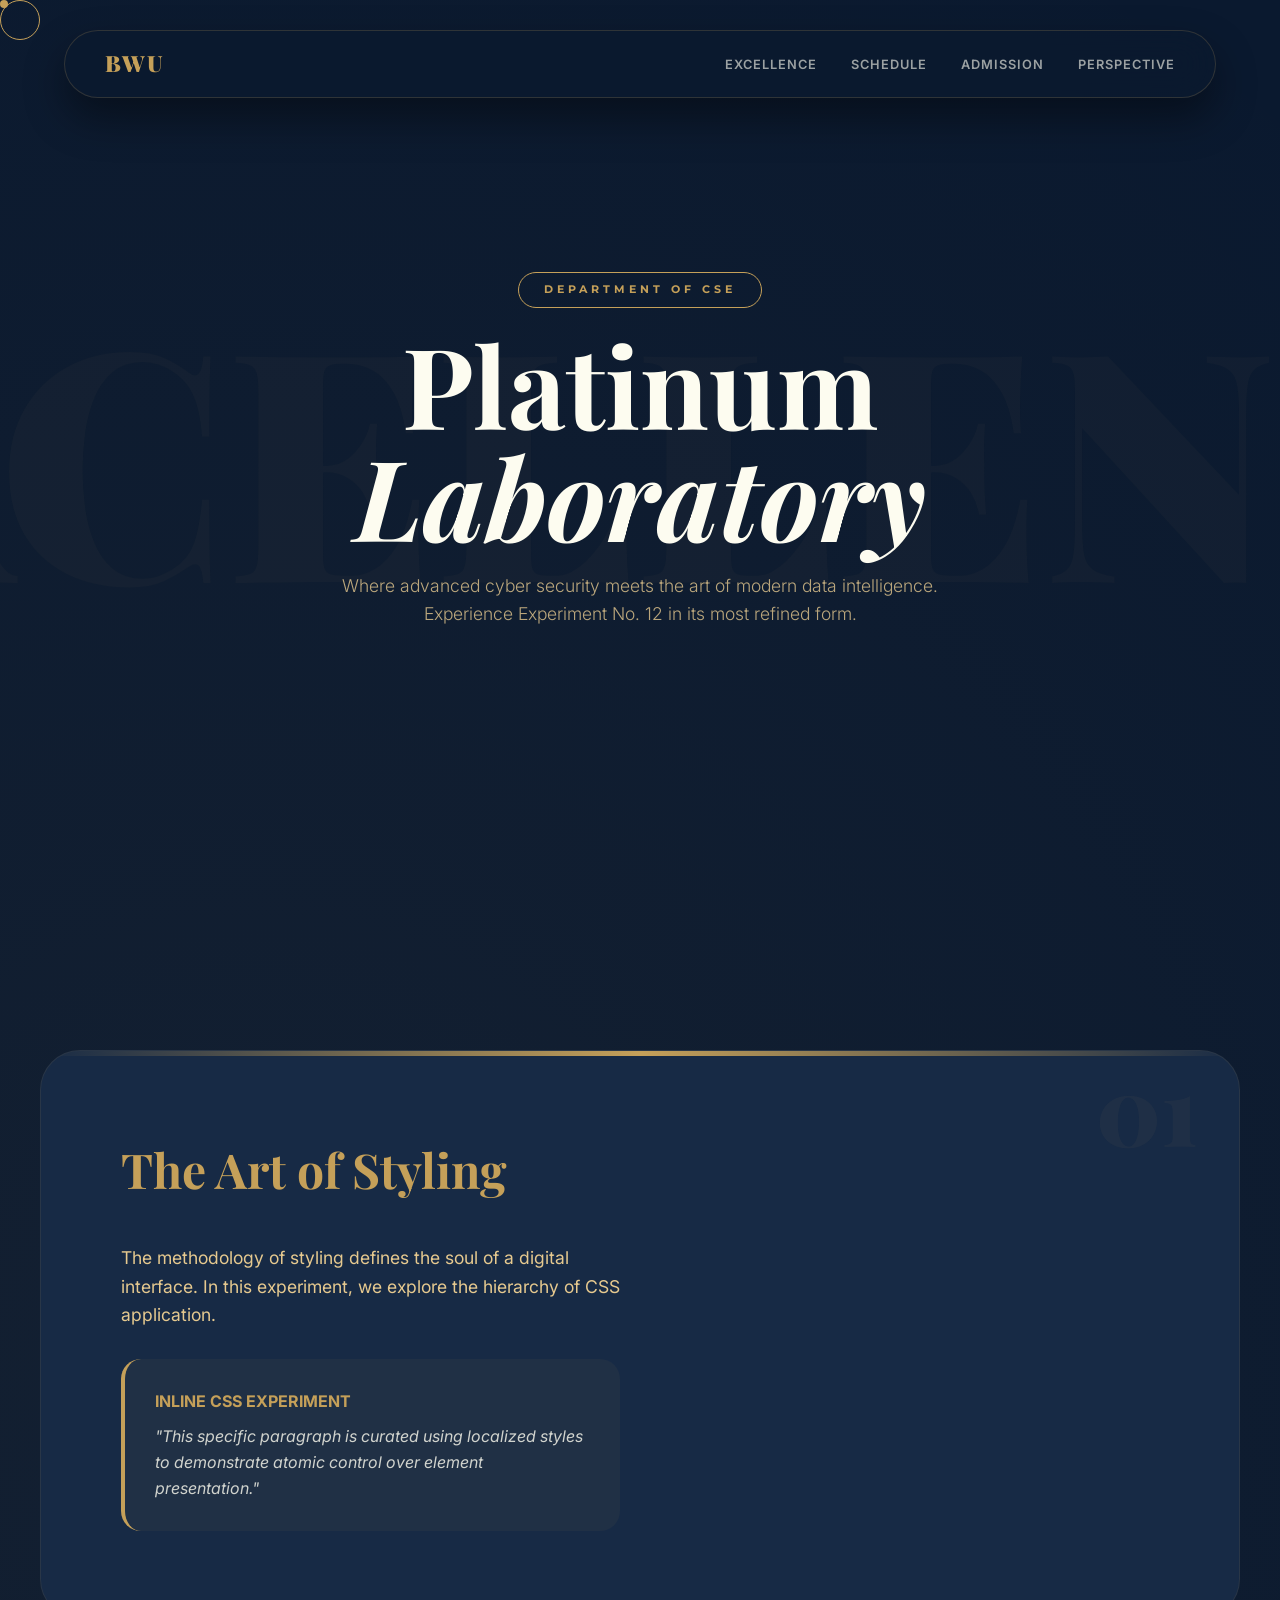
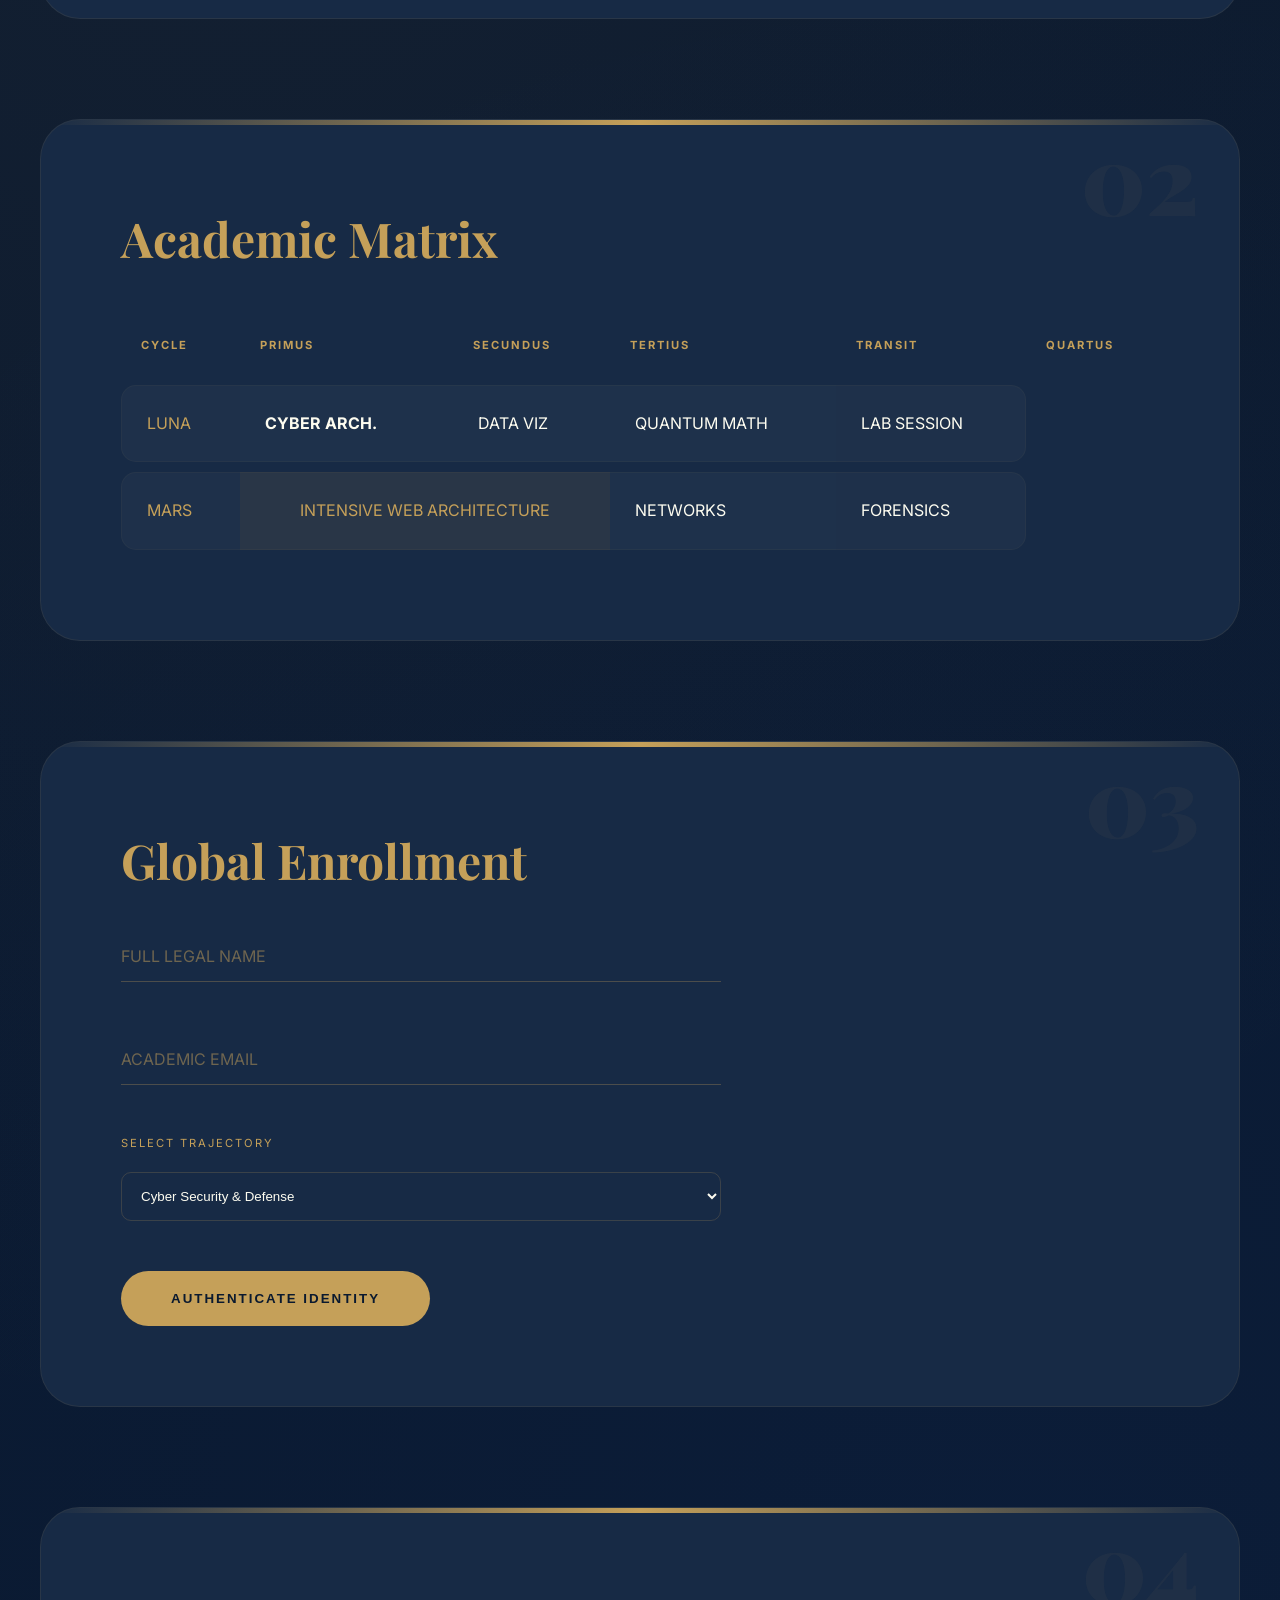
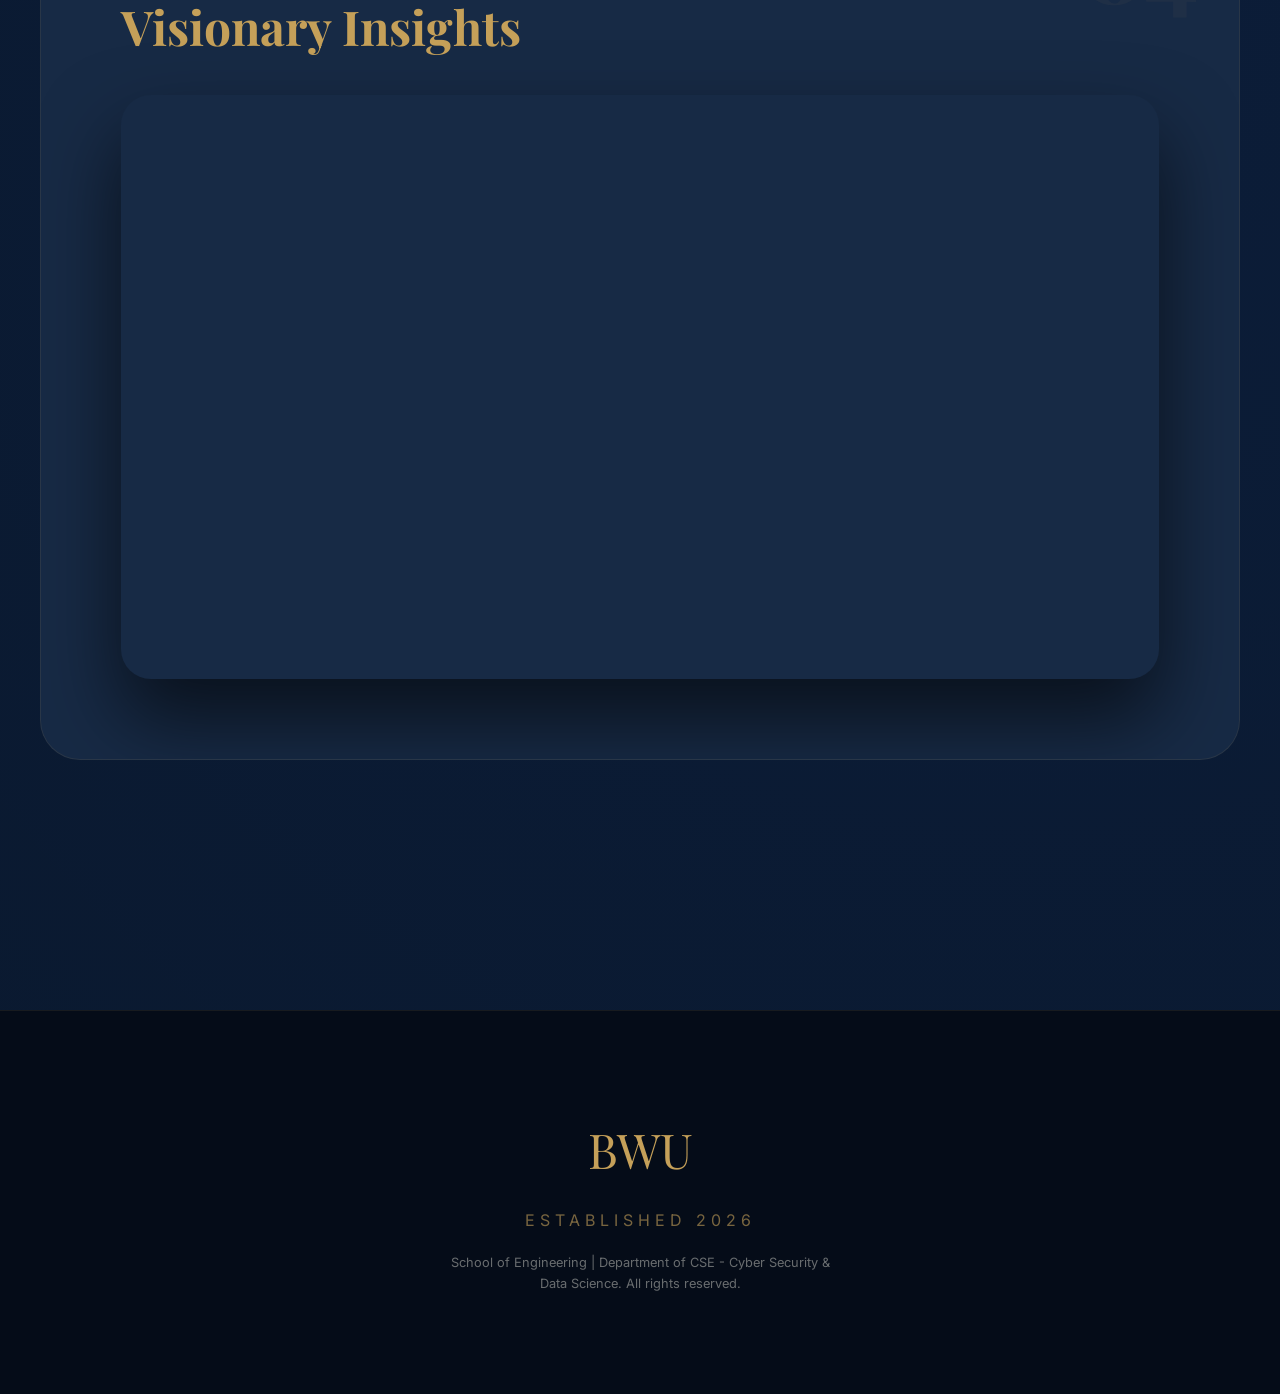
==== index.html @ 8396ab00 "WEB TO DONE" ====
<!DOCTYPE html>
<html lang="en">
<head>
    <meta charset="UTF-8">
    <meta name="viewport" content="width=device-width, initial-scale=1.0">
    <title>BWU | The Platinum Laboratory</title>
    <!-- Premium Fonts -->
    <link href="https://fonts.googleapis.com/css2?family=Inter:wght@300;400;600;700&family=Playfair+Display:ital,wght@0,700;0,900;1,700&family=Montserrat:wght@300;500;700&display=swap" rel="stylesheet">
    
    <style>
        :root {
            --gold: #c5a059;
            --gold-light: #e6c98f;
            --navy: #0a192f;
            --navy-light: #172a45;
            --ivory: #fdfcf0;
            --white: #ffffff;
            --glass: rgba(255, 255, 255, 0.03);
            --transition: all 0.8s cubic-bezier(0.16, 1, 0.3, 1);
        }

        * { margin: 0; padding: 0; box-sizing: border-box; cursor: none; }

        body {
            font-family: 'Inter', sans-serif;
            background-color: var(--navy);
            color: var(--ivory);
            line-height: 1.6;
            overflow-x: hidden;
            background-image: 
                radial-gradient(circle at 20% 30%, rgba(197, 160, 89, 0.05) 0%, transparent 50%),
                radial-gradient(circle at 80% 70%, rgba(37, 99, 235, 0.05) 0%, transparent 50%);
        }

        /* --- Elegant Preloader --- */
        #preloader {
            position: fixed;
            top: 0; left: 0; width: 100%; height: 100%;
            background: var(--navy);
            display: flex; justify-content: center; align-items: center;
            z-index: 9999; transition: opacity 1s ease;
        }
        .loader-ring {
            width: 80px; height: 80px;
            border: 2px solid var(--gold);
            border-top: 2px solid transparent;
            border-radius: 50%;
            animation: spin 1s linear infinite;
        }
        @keyframes spin { to { transform: rotate(360deg); } }

        /* --- Custom Luxury Cursor --- */
        #cursor {
            position: fixed;
            width: 8px; height: 8px;
            background: var(--gold);
            border-radius: 50%;
            pointer-events: none;
            z-index: 10000;
            transition: transform 0.1s ease;
        }
        #cursor-follower {
            position: fixed;
            width: 40px; height: 40px;
            border: 1px solid var(--gold);
            border-radius: 50%;
            pointer-events: none;
            z-index: 9999;
            transition: transform 0.2s cubic-bezier(0.23, 1, 0.32, 1);
        }

        /* --- Dynamic Header --- */
        .luxury-nav {
            position: fixed;
            top: 30px; left: 50%;
            transform: translateX(-50%);
            width: 90%; max-width: 1200px;
            background: rgba(10, 25, 47, 0.8);
            backdrop-filter: blur(20px);
            border: 1px solid rgba(197, 160, 89, 0.2);
            border-radius: 100px;
            padding: 15px 40px;
            display: flex; justify-content: space-between; align-items: center;
            z-index: 1000;
            box-shadow: 0 20px 40px rgba(0,0,0,0.4);
        }
        .logo { font-family: 'Playfair Display', serif; font-weight: 900; color: var(--gold); font-size: 1.4rem; letter-spacing: 2px; }
        .nav-links a {
            color: var(--ivory); text-decoration: none; margin-left: 30px;
            font-size: 0.8rem; font-weight: 600; text-transform: uppercase; letter-spacing: 1px;
            transition: var(--transition); opacity: 0.6;
        }
        .nav-links a:hover { opacity: 1; color: var(--gold); }

        /* --- Hero Section with Deep Parallax --- */
        .hero {
            height: 100vh;
            display: flex; flex-direction: column; justify-content: center; align-items: center;
            text-align: center; position: relative;
            padding: 0 20px; overflow: hidden;
        }
        .hero-bg-text {
            position: absolute; font-family: 'Playfair Display', serif;
            font-size: 25vw; font-weight: 900; color: rgba(197, 160, 89, 0.03);
            white-space: nowrap; pointer-events: none; z-index: -1;
        }
        .hero-badge {
            font-family: 'Montserrat', sans-serif; font-size: 0.7rem; font-weight: 700;
            color: var(--gold); border: 1px solid var(--gold);
            padding: 8px 25px; border-radius: 50px; margin-bottom: 20px;
            letter-spacing: 4px; text-transform: uppercase;
        }
        .hero h1 {
            font-family: 'Playfair Display', serif; font-size: clamp(3rem, 10vw, 7rem);
            line-height: 1; margin-bottom: 20px; color: var(--ivory);
        }
        .hero p {
            max-width: 600px; font-size: 1.1rem; color: var(--gold-light); opacity: 0.8;
            font-weight: 300;
        }

        /* --- Scroll Progress Bar --- */
        #progress-bar {
            position: fixed; top: 0; left: 0; height: 3px; background: var(--gold);
            width: 0%; z-index: 2000; transition: width 0.1s linear;
        }

        /* --- Elegant Content Cards --- */
        .content-section {
            padding: 150px 0; max-width: 1200px; margin: 0 auto;
        }
        .card {
            background: var(--navy-light);
            border: 1px solid rgba(197, 160, 89, 0.1);
            border-radius: 40px; padding: 80px;
            margin-bottom: 100px; position: relative;
            overflow: hidden; transition: var(--transition);
        }
        .card:hover { border-color: rgba(197, 160, 89, 0.4); transform: scale(1.02); }
        .card::before {
            content: ''; position: absolute; top: 0; left: 0; width: 100%; height: 5px;
            background: linear-gradient(90deg, transparent, var(--gold), transparent);
        }

        .section-num {
            font-family: 'Playfair Display', serif; font-size: 6rem;
            position: absolute; top: -20px; right: 40px;
            color: rgba(197, 160, 89, 0.05); font-weight: 900;
        }

        h2 { font-family: 'Playfair Display', serif; font-size: 3rem; margin-bottom: 30px; color: var(--gold); }
        
        /* --- Luxury Table --- */
        .table-container { overflow-x: auto; border-radius: 20px; }
        .luxury-table {
            width: 100%; border-collapse: separate; border-spacing: 0 10px;
        }
        .luxury-table th {
            text-align: left; padding: 20px; color: var(--gold);
            text-transform: uppercase; font-size: 0.7rem; letter-spacing: 2px;
        }
        .luxury-table td {
            background: rgba(255, 255, 255, 0.03); padding: 25px;
            border-top: 1px solid rgba(197, 160, 89, 0.05);
            border-bottom: 1px solid rgba(197, 160, 89, 0.05);
        }
        .luxury-table td:first-child { border-left: 1px solid rgba(197, 160, 89, 0.05); border-radius: 15px 0 0 15px; }
        .luxury-table td:last-child { border-right: 1px solid rgba(197, 160, 89, 0.05); border-radius: 0 15px 15px 0; }
        
        /* --- Magnetic Buttons --- */
        .btn-luxury {
            background: var(--gold); color: var(--navy);
            padding: 20px 50px; border-radius: 100px;
            font-weight: 700; text-transform: uppercase; letter-spacing: 2px;
            display: inline-block; border: none; cursor: none;
            transition: var(--transition); position: relative;
            overflow: hidden;
        }
        .btn-luxury:hover { background: var(--ivory); transform: translateY(-5px); box-shadow: 0 20px 40px rgba(197, 160, 89, 0.3); }

        /* --- Interactive Form --- */
        .form-group { position: relative; margin-bottom: 50px; }
        .form-group input {
            width: 100%; background: transparent; border: none;
            border-bottom: 1px solid rgba(197, 160, 89, 0.3);
            padding: 15px 0; color: var(--ivory); font-size: 1.2rem;
            transition: var(--transition);
        }
        .form-group input:focus { outline: none; border-bottom-color: var(--gold); }
        .form-group label {
            position: absolute; top: 15px; left: 0; color: rgba(197, 160, 89, 0.5);
            transition: var(--transition); pointer-events: none;
        }
        .form-group input:focus ~ label, .form-group input:not(:placeholder-shown) ~ label {
            top: -20px; font-size: 0.7rem; color: var(--gold); letter-spacing: 2px;
        }

        /* --- Video Mask --- */
        .video-wrapper {
            position: relative; border-radius: 30px; overflow: hidden;
            box-shadow: 0 40px 80px rgba(0,0,0,0.6);
            aspect-ratio: 16/9;
        }
        .video-wrapper iframe { width: 100%; height: 100%; border: none; }

        /* --- Scroll Reveal Logic --- */
        .reveal {
            opacity: 0; transform: translateY(80px) scale(0.95);
            transition: all 1.2s cubic-bezier(0.16, 1, 0.3, 1);
        }
        .reveal.active { opacity: 1; transform: translateY(0) scale(1); }

        footer {
            padding: 100px 0; text-align: center; border-top: 1px solid rgba(197, 160, 89, 0.1);
            background: #050c18;
        }
        .footer-logo { font-family: 'Playfair Display', serif; font-size: 3rem; color: var(--gold); margin-bottom: 20px; }

        /* Mobile Adjustments */
        @media (max-width: 768px) {
            .card { padding: 40px 20px; }
            h2 { font-size: 2rem; }
            .hero h1 { font-size: 4rem; }
            .luxury-nav { padding: 15px 20px; }
            .nav-links { display: none; }
        }
    </style>
</head>
<body>

    <div id="preloader"><div class="loader-ring"></div></div>
    <div id="cursor"></div>
    <div id="cursor-follower"></div>
    <div id="progress-bar"></div>

    <header class="luxury-nav">
        <div class="logo">BWU</div>
        <nav class="nav-links">
            <a href="#home">Excellence</a>
            <a href="#timetable">Schedule</a>
            <a href="#registration">Admission</a>
            <a href="#multimedia">Perspective</a>
        </nav>
    </header>

    <main>
        <section id="home" class="hero">
            <div class="hero-bg-text" id="parallax-text">EXCELLENCE</div>
            <div class="hero-badge">Department of CSE</div>
            <h1>Platinum <br><i>Laboratory</i></h1>
            <p>Where advanced cyber security meets the art of modern data intelligence. Experience Experiment No. 12 in its most refined form.</p>
        </section>

        <div class="content-section">
            
            <!-- Section 1 -->
            <section class="card reveal">
                <div class="section-num">01</div>
                <h2>The Art of Styling</h2>
                <div style="display: grid; grid-template-columns: 1fr 1fr; gap: 40px; align-items: center;">
                    <div>
                        <p style="color: var(--gold-light); font-size: 1.1rem; margin-bottom: 30px;">
                            The methodology of styling defines the soul of a digital interface. In this experiment, we explore the hierarchy of CSS application.
                        </p>
                        <div style="background: rgba(197, 160, 89, 0.05); padding: 30px; border-radius: 20px; border-left: 4px solid var(--gold);">
                            <span style="color: var(--gold); font-weight: 700; display: block; margin-bottom: 10px;">INLINE CSS EXPERIMENT</span>
                            <p style="font-style: italic; color: var(--ivory); opacity: 0.8;">
                                "This specific paragraph is curated using localized styles to demonstrate atomic control over element presentation."
                            </p>
                        </div>
                    </div>
                    <div style="background: url('https://images.unsplash.com/photo-1550751827-4bd374c3f58b?auto=format&fit=crop&w=800&q=80'); height: 300px; border-radius: 20px; background-size: cover; background-position: center; filter: grayscale(1) sepia(0.5) brightness(0.7);"></div>
                </div>
            </section>

            <!-- Section 2 -->
            <section id="timetable" class="card reveal">
                <div class="section-num">02</div>
                <h2>Academic Matrix</h2>
                <div class="table-container">
                    <table class="luxury-table">
                        <thead>
                            <tr>
                                <th>Cycle</th>
                                <th>Primus</th>
                                <th>Secundus</th>
                                <th>Tertius</th>
                                <th rowspan="6" class="break-cell">TRANSIT</th>
                                <th>Quartus</th>
                            </tr>
                        </thead>
                        <tbody>
                            <tr>
                                <td style="color: var(--gold);">LUNA</td>
                                <td style="font-weight: 700;">CYBER ARCH.</td>
                                <td>DATA VIZ</td>
                                <td>QUANTUM MATH</td>
                                <td>LAB SESSION</td>
                            </tr>
                            <tr>
                                <td style="color: var(--gold);">MARS</td>
                                <td colspan="2" style="background: rgba(197, 160, 89, 0.1); text-align: center; color: var(--gold);">INTENSIVE WEB ARCHITECTURE</td>
                                <td>NETWORKS</td>
                                <td>FORENSICS</td>
                            </tr>
                        </tbody>
                    </table>
                </div>
            </section>

            <!-- Section 3 -->
            <section id="registration" class="card reveal">
                <div class="section-num">03</div>
                <h2>Global Enrollment</h2>
                <div style="max-width: 600px;">
                    <form id="regForm">
                        <div class="form-group">
                            <input type="text" id="name" required placeholder=" ">
                            <label>FULL LEGAL NAME</label>
                        </div>
                        <div class="form-group">
                            <input type="email" id="email" required placeholder=" ">
                            <label>ACADEMIC EMAIL</label>
                        </div>
                        <div style="margin-bottom: 50px;">
                            <label style="color: var(--gold); font-size: 0.7rem; letter-spacing: 2px; margin-bottom: 20px; display: block;">SELECT TRAJECTORY</label>
                            <select style="width: 100%; background: transparent; color: var(--ivory); border: 1px solid rgba(197, 160, 89, 0.2); padding: 15px; border-radius: 10px;">
                                <option>Cyber Security & Defense</option>
                                <option>Data Intelligence & AI</option>
                            </select>
                        </div>
                        <button type="submit" class="btn-luxury">Authenticate Identity</button>
                    </form>
                </div>
            </section>

            <!-- Section 4 -->
            <section id="multimedia" class="card reveal">
                <div class="section-num">04</div>
                <h2>Visionary Insights</h2>
                <div class="video-wrapper">
                    <iframe src="https://www.youtube.com/embed/9LwacpywVhs?si=6VN61VzLe_H2x6lo" allowfullscreen></iframe>
                </div>
            </section>

        </div>
    </main>

    <footer>
        <div class="footer-logo">BWU</div>
        <p style="letter-spacing: 5px; color: var(--gold); opacity: 0.6; margin-bottom: 20px;">ESTABLISHED 2026</p>
        <p style="max-width: 400px; margin: 0 auto; opacity: 0.4; font-size: 0.8rem;">School of Engineering | Department of CSE - Cyber Security & Data Science. All rights reserved.</p>
    </footer>

    <script>
        document.addEventListener('DOMContentLoaded', () => {
            
            // 1. Luxury Preloader
            window.onload = () => {
                const loader = document.getElementById('preloader');
                loader.style.opacity = '0';
                setTimeout(() => loader.style.display = 'none', 1000);
            };

            // 2. Premium Custom Cursor
            const cursor = document.getElementById('cursor');
            const follower = document.getElementById('cursor-follower');
            
            document.addEventListener('mousemove', (e) => {
                cursor.style.transform = `translate3d(${e.clientX}px, ${e.clientY}px, 0)`;
                follower.style.transform = `translate3d(${e.clientX - 16}px, ${e.clientY - 16}px, 0)`;
            });

            // 3. Dynamic Progress Bar & Parallax
            const progressBar = document.getElementById('progress-bar');
            const parallaxText = document.getElementById('parallax-text');

            window.addEventListener('scroll', () => {
                const winScroll = document.body.scrollTop || document.documentElement.scrollTop;
                const height = document.documentElement.scrollHeight - document.documentElement.clientHeight;
                const scrolled = (winScroll / height) * 100;
                progressBar.style.width = scrolled + "%";

                // Parallax Effect
                const offset = window.pageYOffset;
                parallaxText.style.transform = `translateX(${offset * 0.5}px)`;
            });

            // 4. Staggered Scroll Reveal
            const reveals = document.querySelectorAll('.reveal');
            const observerOptions = { threshold: 0.15 };

            const observer = new IntersectionObserver((entries) => {
                entries.forEach(entry => {
                    if (entry.isIntersecting) {
                        entry.target.classList.add('active');
                    }
                });
            }, observerOptions);

            reveals.forEach(reveal => observer.observe(reveal));

            // 5. Form Interaction
            const form = document.getElementById('regForm');
            form.addEventListener('submit', (e) => {
                e.preventDefault();
                const btn = form.querySelector('.btn-luxury');
                btn.innerText = 'AUTHENTICATING...';
                
                setTimeout(() => {
                    alert('Identity Authenticated. Welcome to the Nexus.');
                    btn.innerText = 'AUTHENTICATED';
                    form.reset();
                }, 2000);
            });
        });
    </script>
</body>
</html>
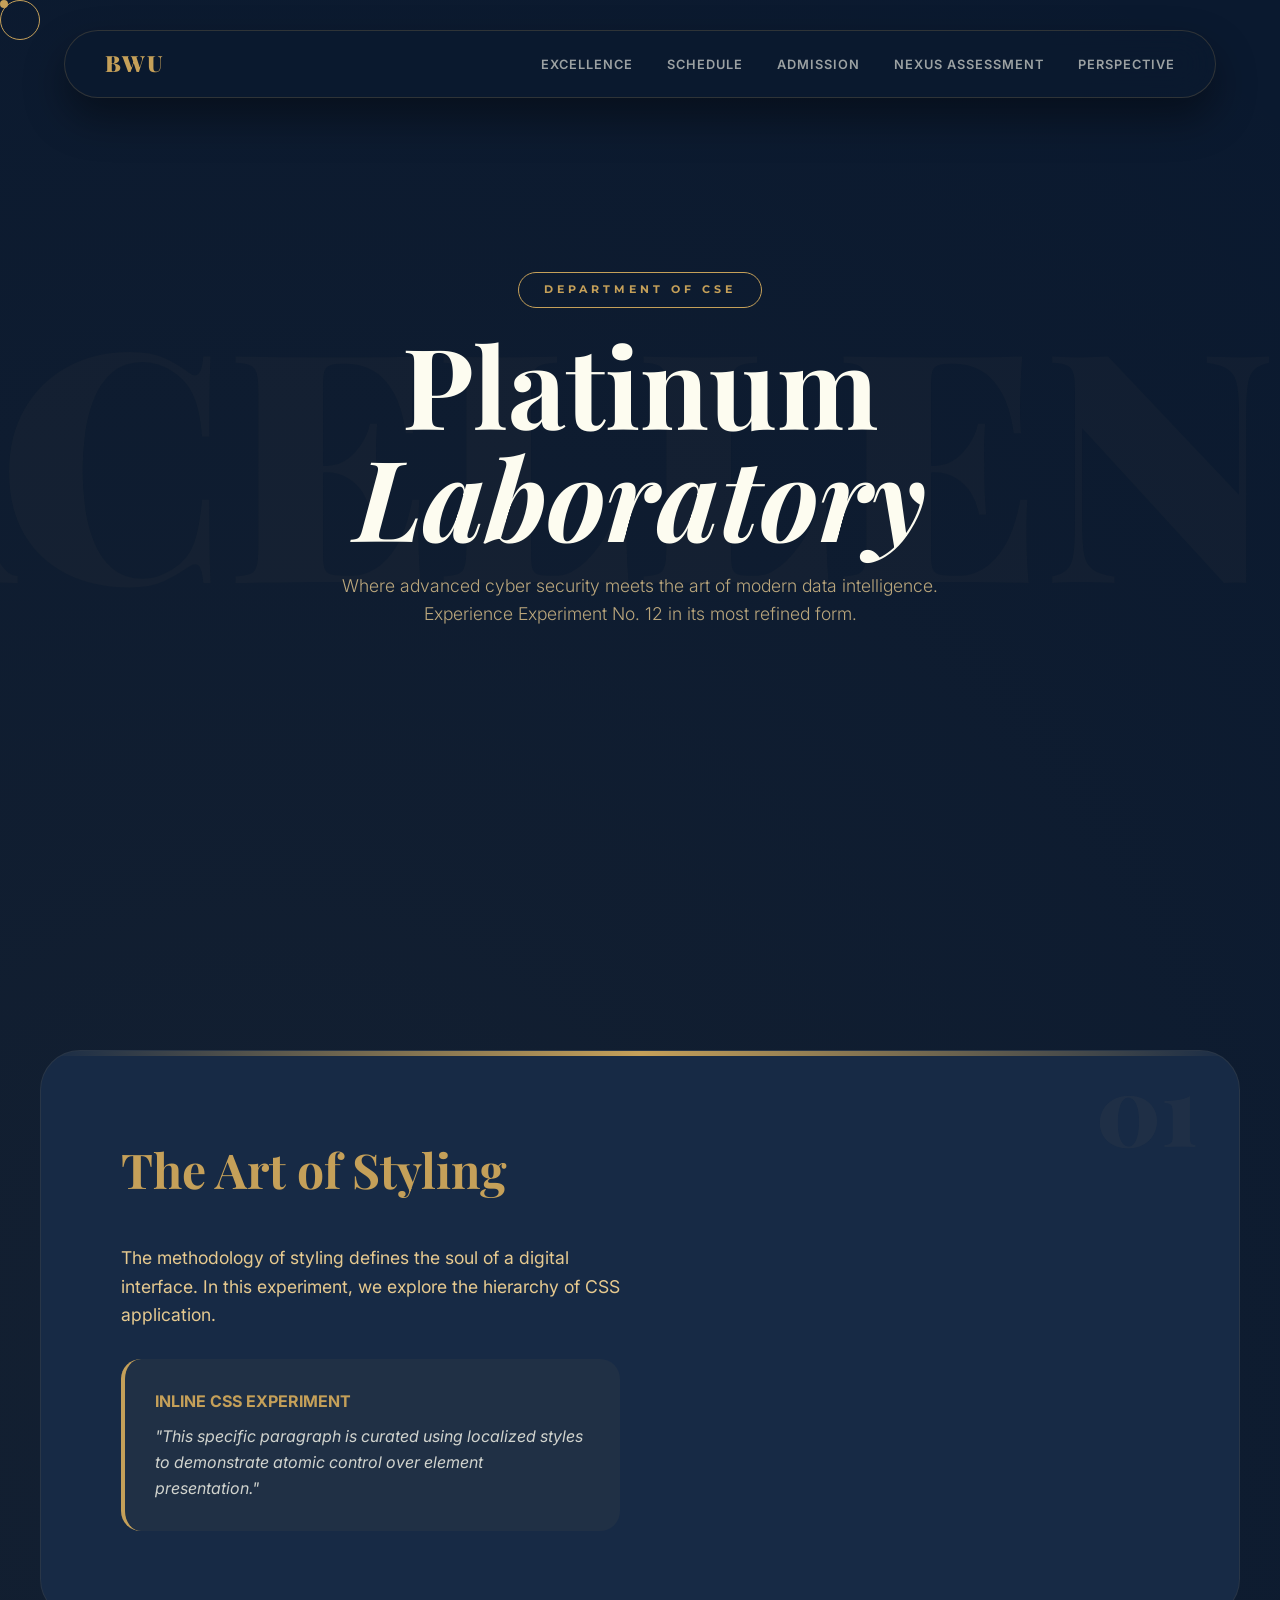
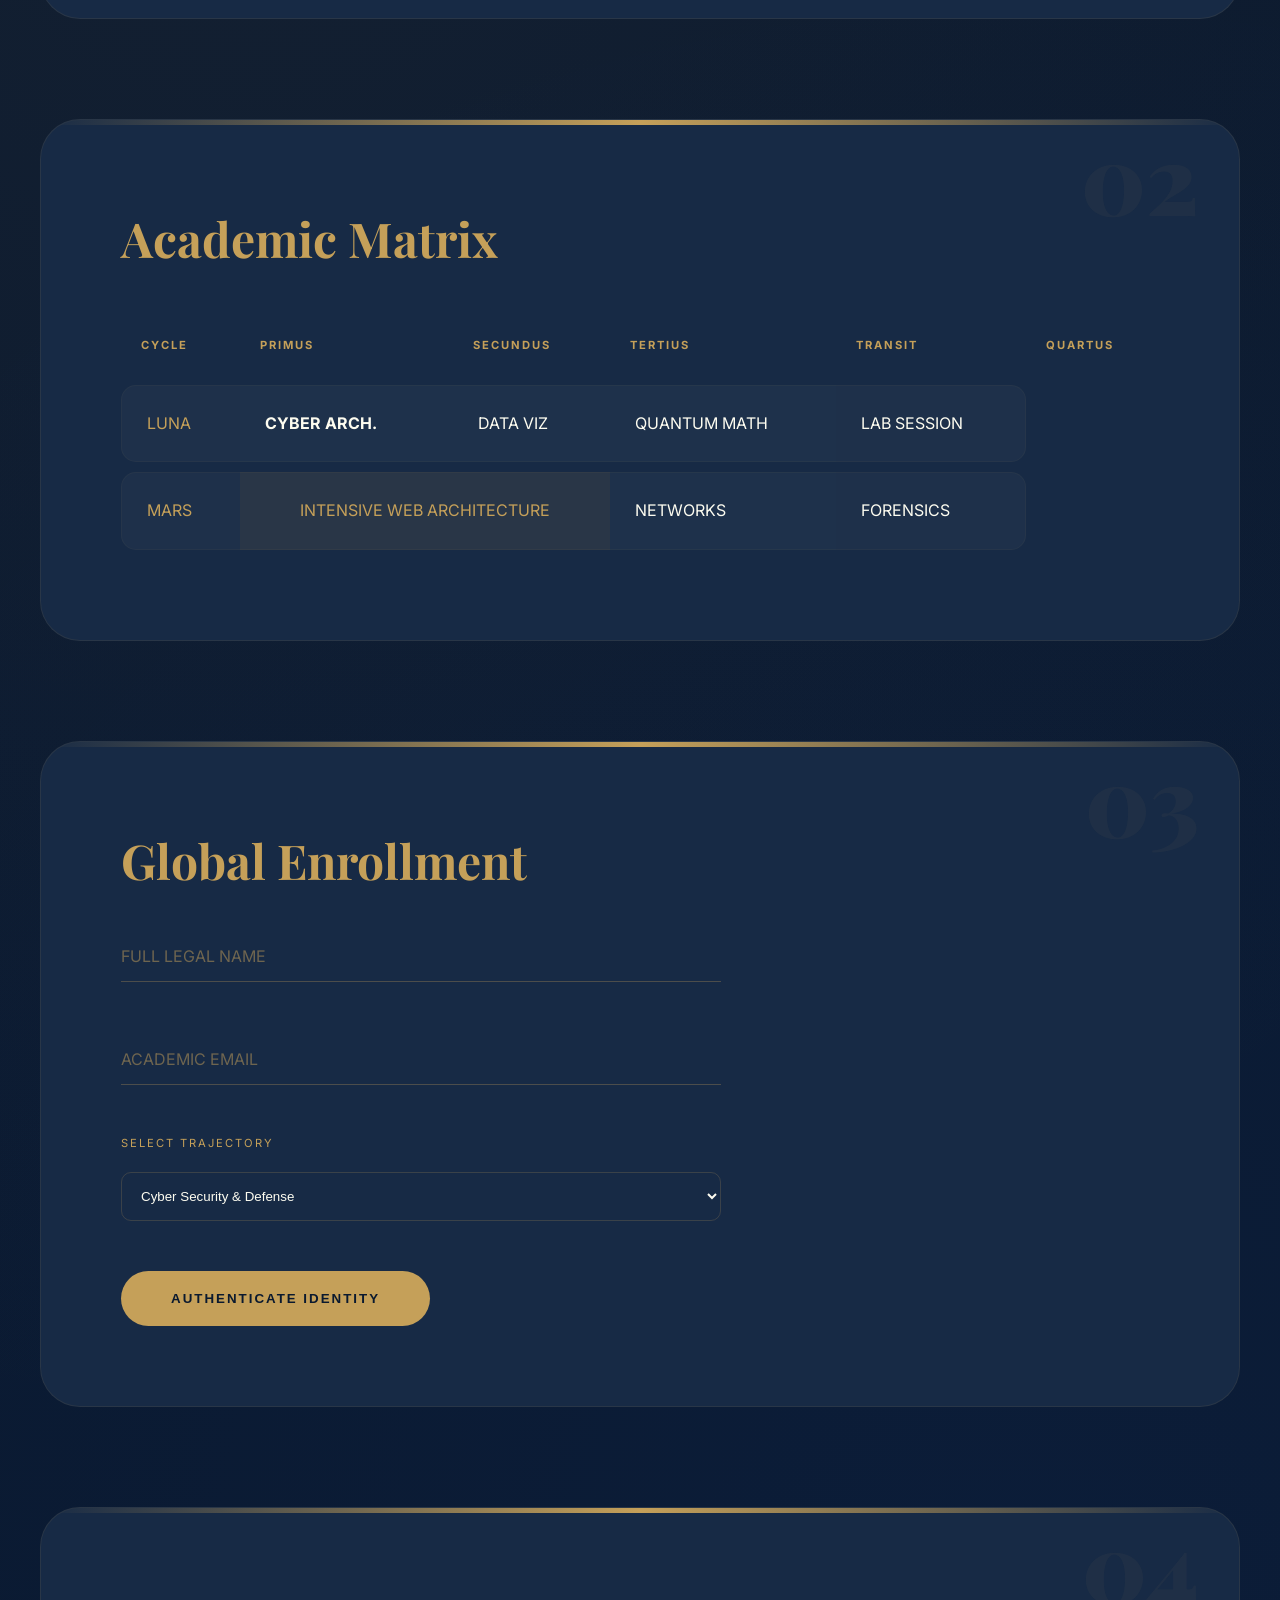
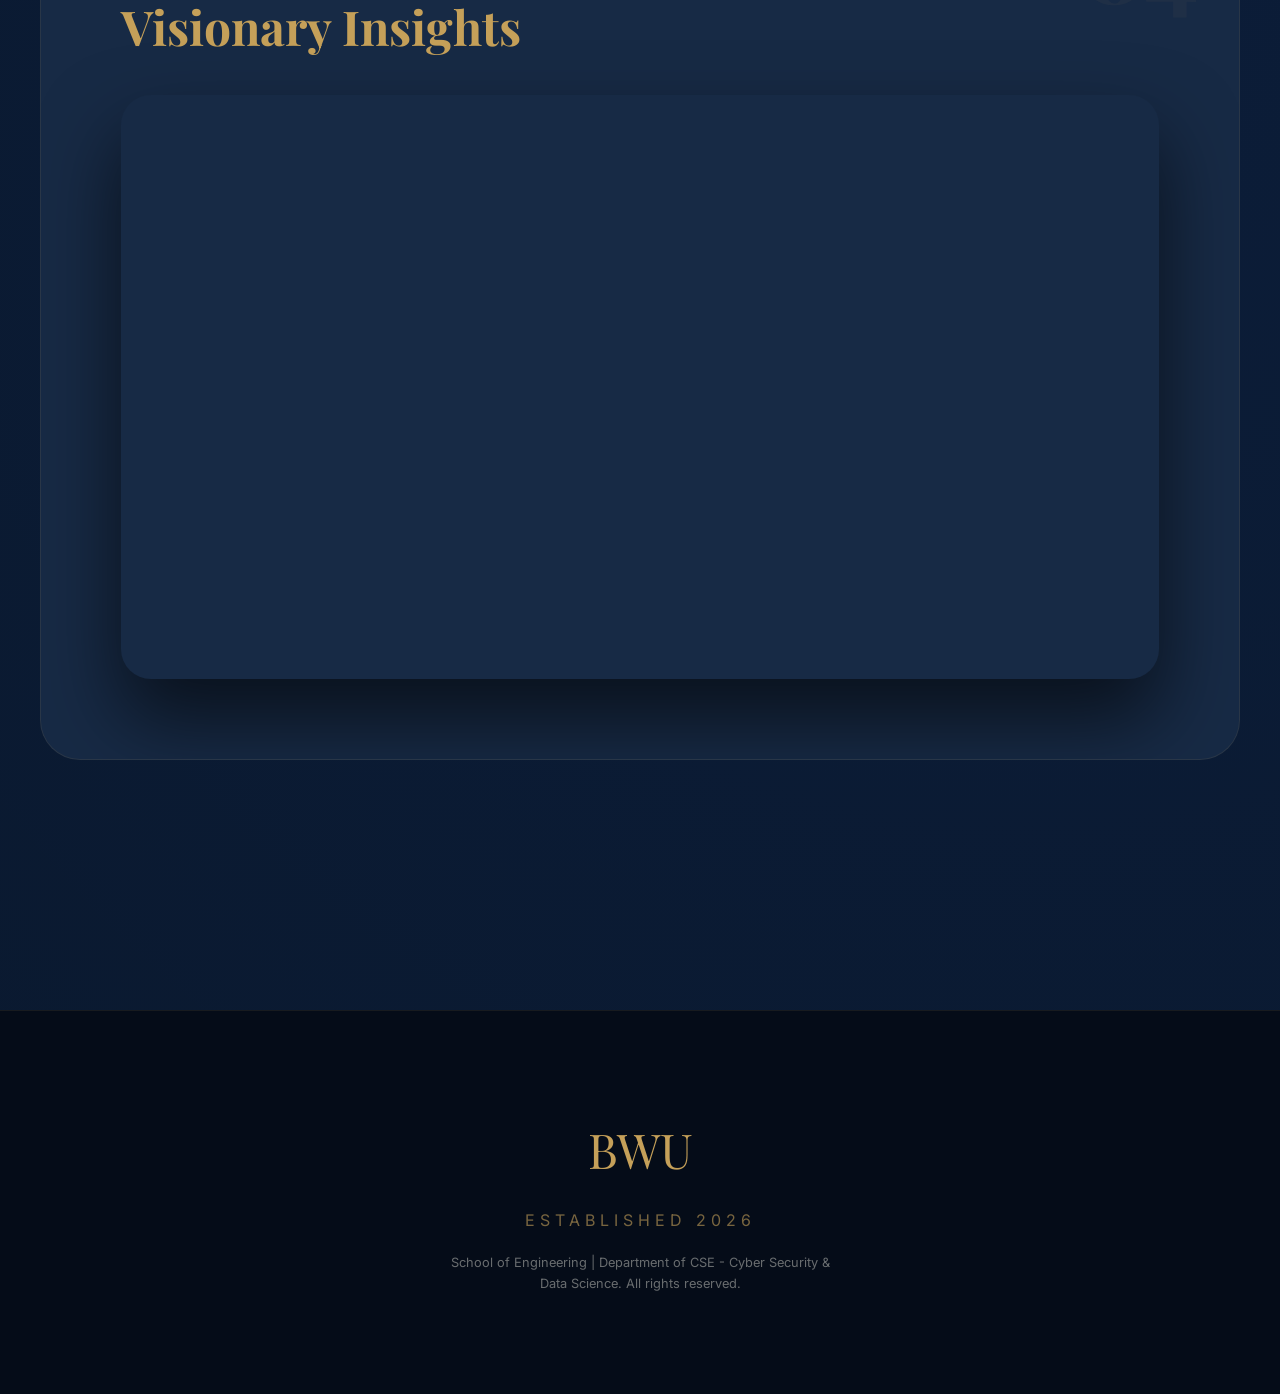
==== commit 314e6a32: "The best effect added Point it out" ====
--- a/index.html
+++ b/index.html
@@ -239,6 +239,7 @@
             <a href="#home">Excellence</a>
             <a href="#timetable">Schedule</a>
             <a href="#registration">Admission</a>
+            <a href="exam.html">Nexus Assessment</a>
             <a href="#multimedia">Perspective</a>
         </nav>
     </header>
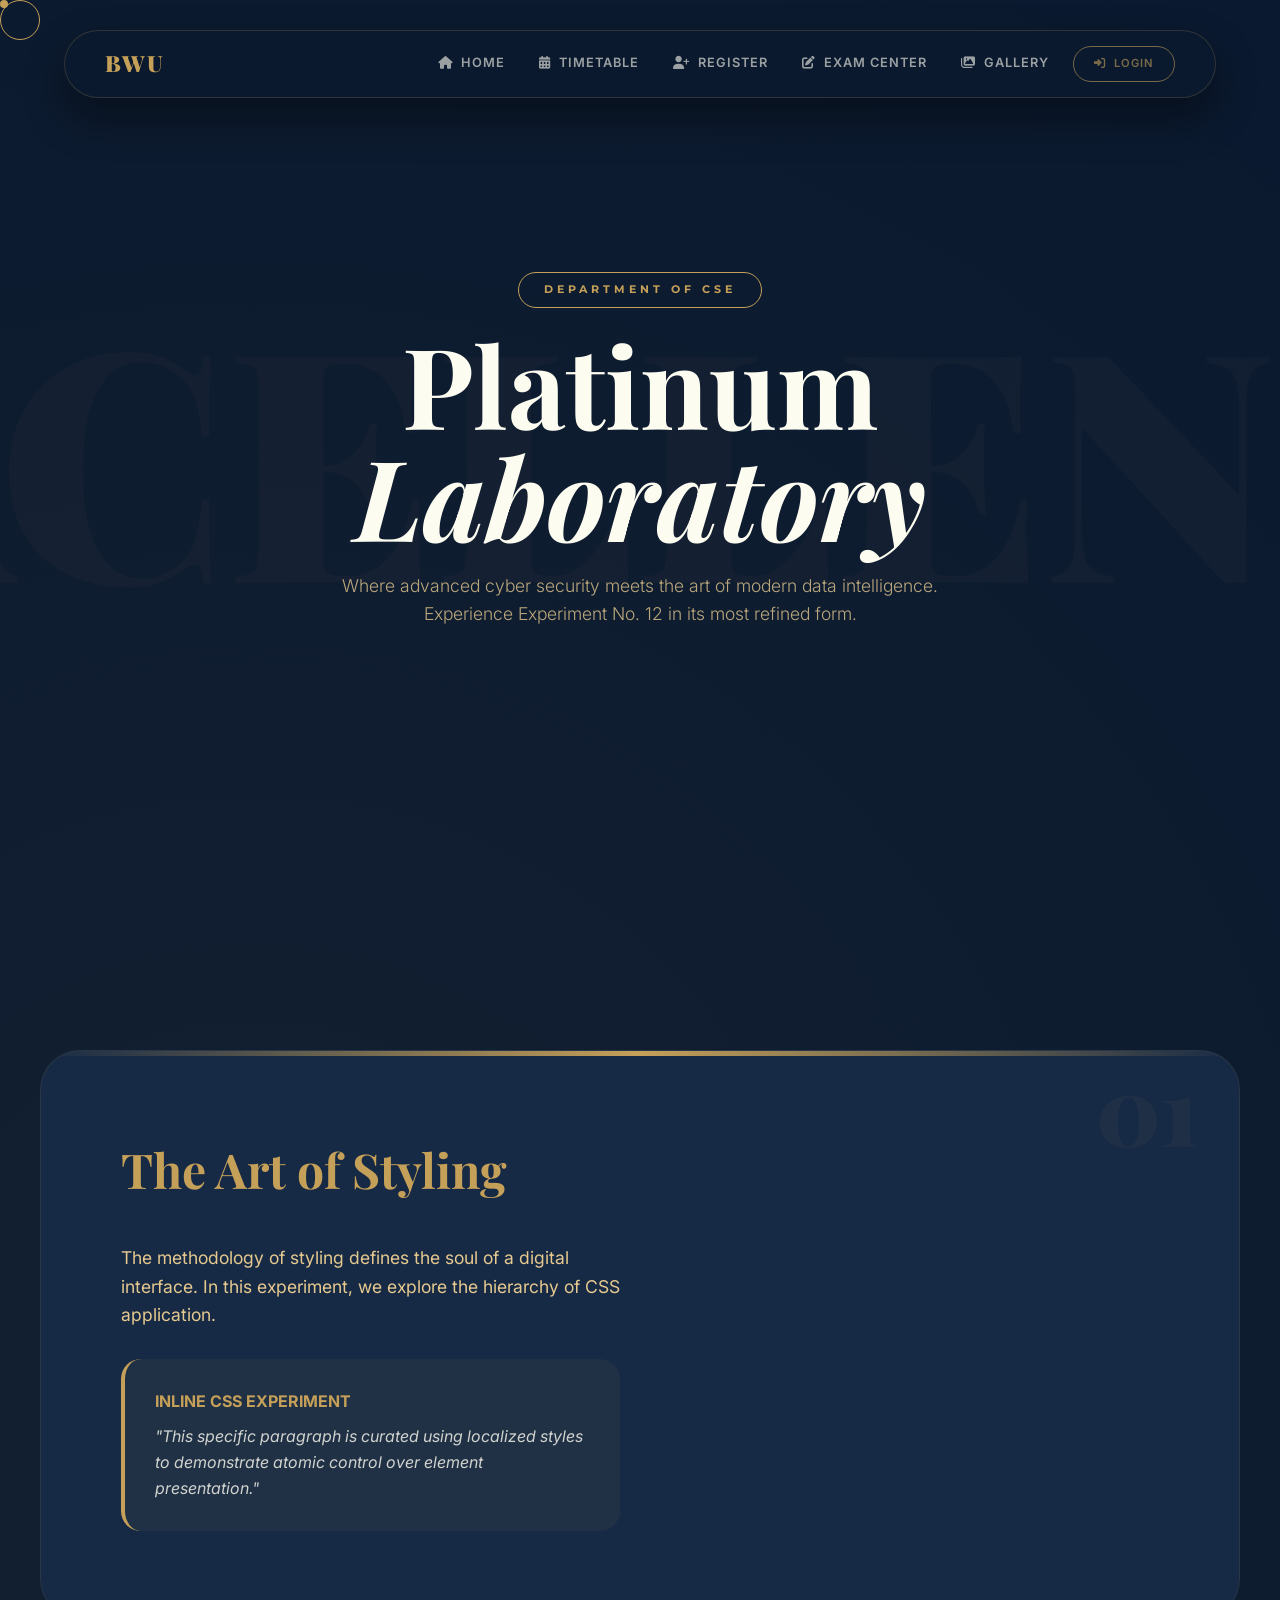
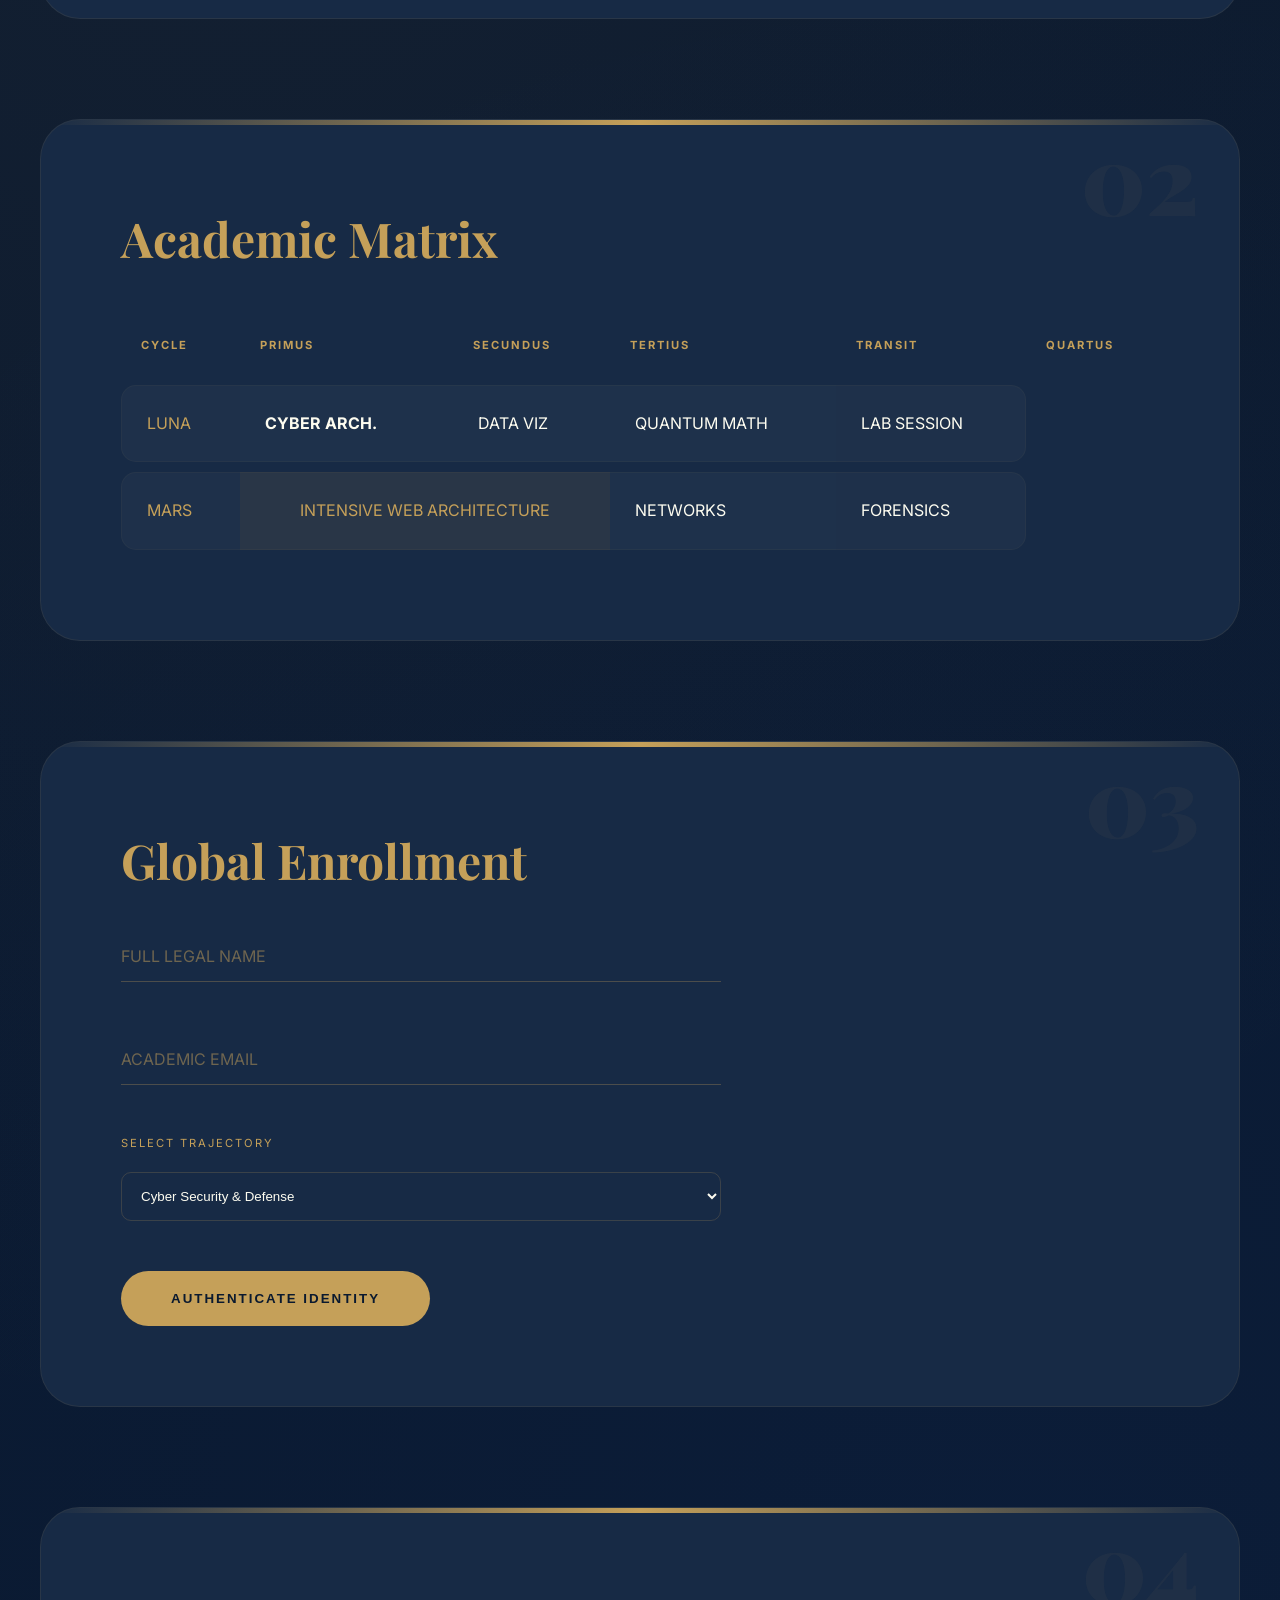
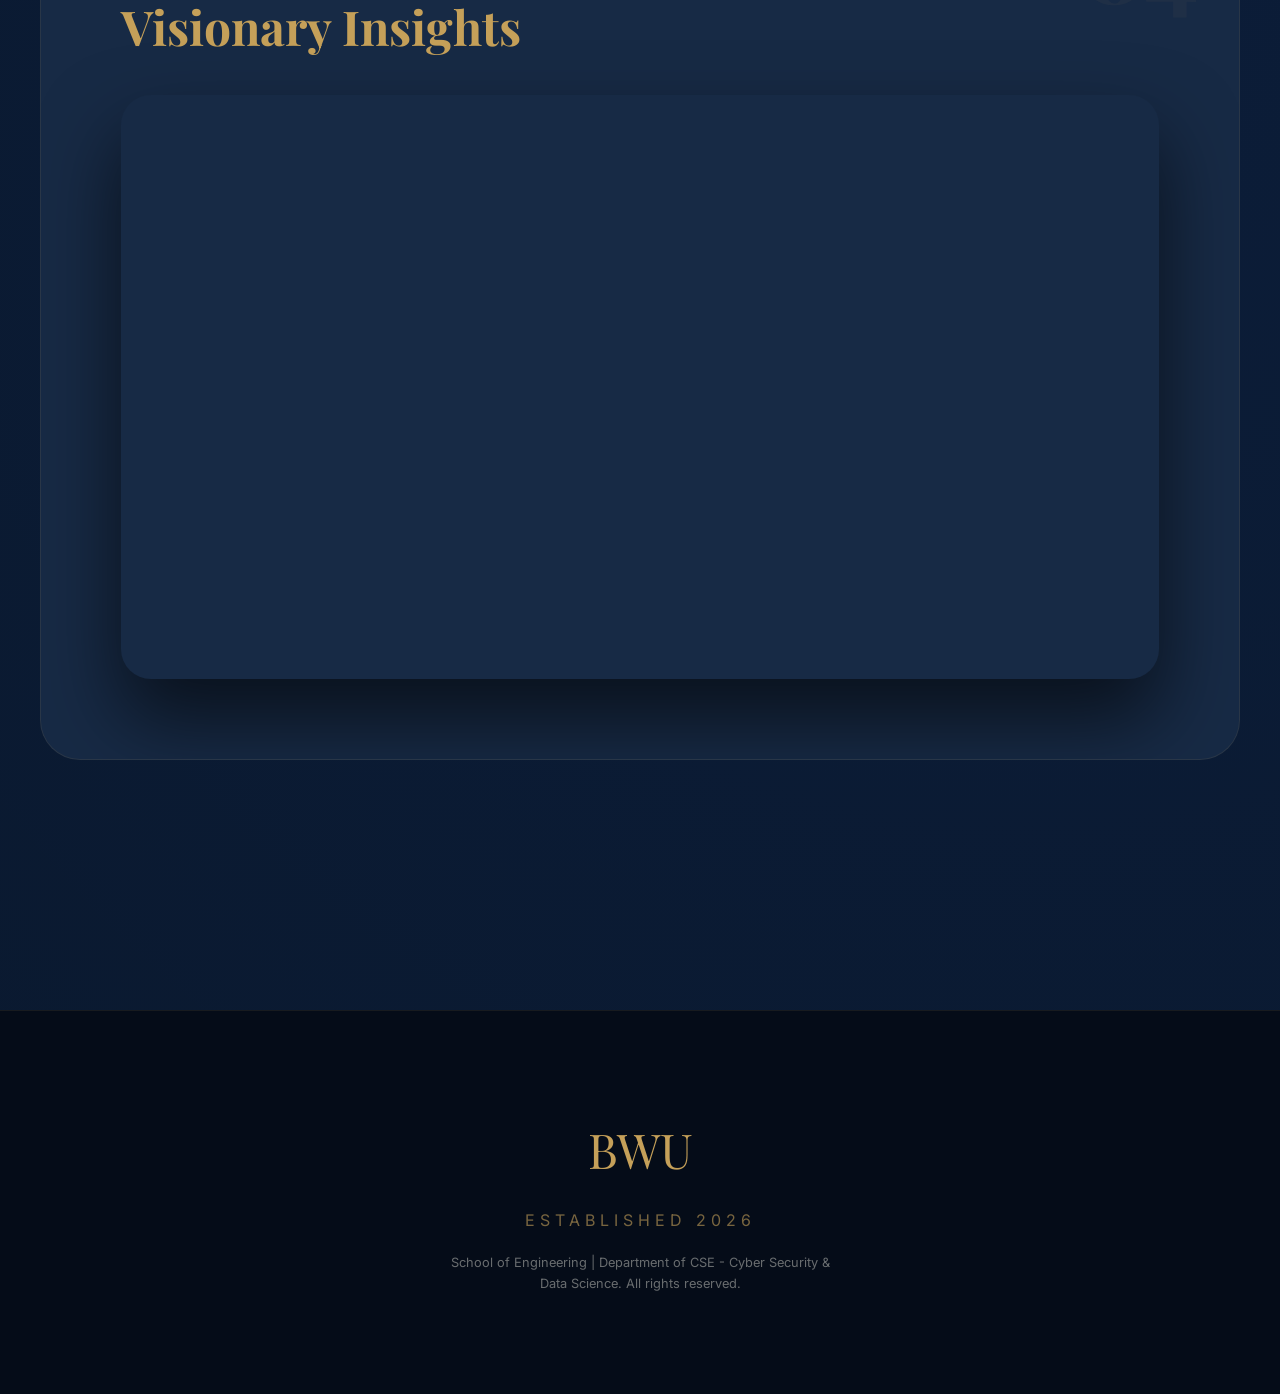
==== commit 6a7d5311: "The best effect added Point it out" ====
--- a/index.html
+++ b/index.html
@@ -4,8 +4,9 @@
     <meta charset="UTF-8">
     <meta name="viewport" content="width=device-width, initial-scale=1.0">
     <title>BWU | The Platinum Laboratory</title>
-    <!-- Premium Fonts -->
+    <!-- Premium Fonts & Icons -->
     <link href="https://fonts.googleapis.com/css2?family=Inter:wght@300;400;600;700&family=Playfair+Display:ital,wght@0,700;0,900;1,700&family=Montserrat:wght@300;500;700&display=swap" rel="stylesheet">
+    <link rel="stylesheet" href="https://cdnjs.cloudflare.com/ajax/libs/font-awesome/6.5.1/css/all.min.css">
     
     <style>
         :root {
@@ -235,12 +236,18 @@
 
     <header class="luxury-nav">
         <div class="logo">BWU</div>
-        <nav class="nav-links">
-            <a href="#home">Excellence</a>
-            <a href="#timetable">Schedule</a>
-            <a href="#registration">Admission</a>
-            <a href="exam.html">Nexus Assessment</a>
-            <a href="#multimedia">Perspective</a>
+        <nav class="nav-links" id="main-nav">
+            <a href="#home"><i class="fas fa-home" style="margin-right: 8px;"></i>Home</a>
+            <a href="#timetable"><i class="fas fa-calendar-alt" style="margin-right: 8px;"></i>Timetable</a>
+            <a href="#registration"><i class="fas fa-user-plus" style="margin-right: 8px;"></i>Register</a>
+            <a href="exam.html"><i class="fas fa-edit" style="margin-right: 8px;"></i>Exam Center</a>
+            <a href="#multimedia"><i class="fas fa-images" style="margin-right: 8px;"></i>Gallery</a>
+            <a href="exam.html" id="nav-login-btn" style="margin-left: 20px; color: var(--gold); border: 1px solid var(--gold); padding: 8px 20px; border-radius: 50px; font-size: 0.7rem;"><i class="fas fa-sign-in-alt" style="margin-right: 8px;"></i>LOGIN</a>
+            <span id="user-profile" style="margin-left: 30px; border-left: 1px solid rgba(197, 160, 89, 0.3); padding-left: 30px; display: none;">
+                <i class="fas fa-user-circle" style="color: var(--gold); margin-right: 8px;"></i>
+                <span id="user-name-display" style="font-size: 0.8rem; font-weight: 700; color: var(--gold);"></span>
+                <a href="#" id="logout-btn" style="margin-left: 15px; opacity: 0.5; font-size: 0.7rem;"><i class="fas fa-sign-out-alt"></i></a>
+            </span>
         </nav>
     </header>
 
@@ -401,6 +408,26 @@
 
             reveals.forEach(reveal => observer.observe(reveal));
 
+            // Dynamic Profile & Logout
+            const userSession = JSON.parse(sessionStorage.getItem('nexus_session'));
+            const loginBtn = document.getElementById('nav-login-btn');
+            const profileSection = document.getElementById('user-profile');
+
+            if (userSession) {
+                profileSection.style.display = 'inline-block';
+                document.getElementById('user-name-display').innerText = userSession.name.split(' ')[0].toUpperCase();
+                loginBtn.style.display = 'none';
+            } else {
+                profileSection.style.display = 'none';
+                loginBtn.style.display = 'inline-block';
+            }
+
+            document.getElementById('logout-btn').onclick = (e) => {
+                e.preventDefault();
+                sessionStorage.removeItem('nexus_session');
+                window.location.reload();
+            };
+
             // 5. Form Interaction
             const form = document.getElementById('regForm');
             form.addEventListener('submit', (e) => {
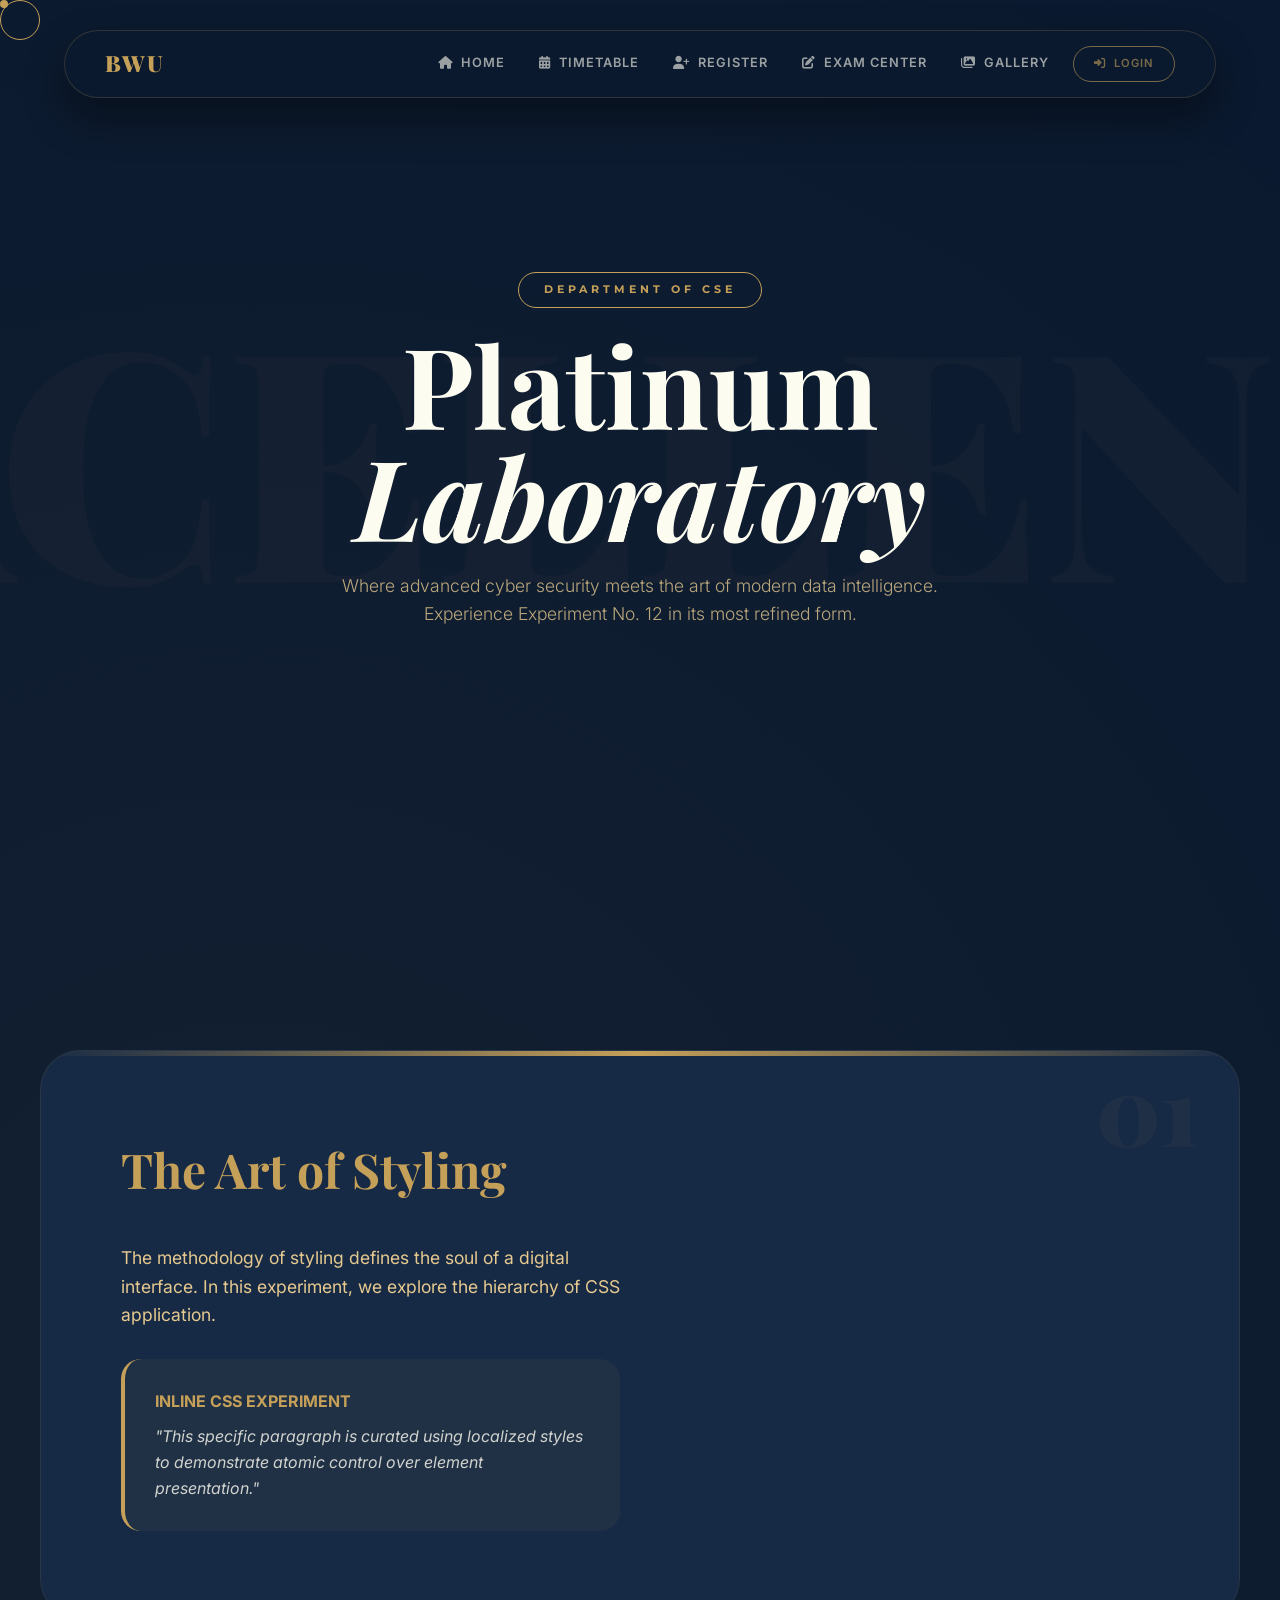
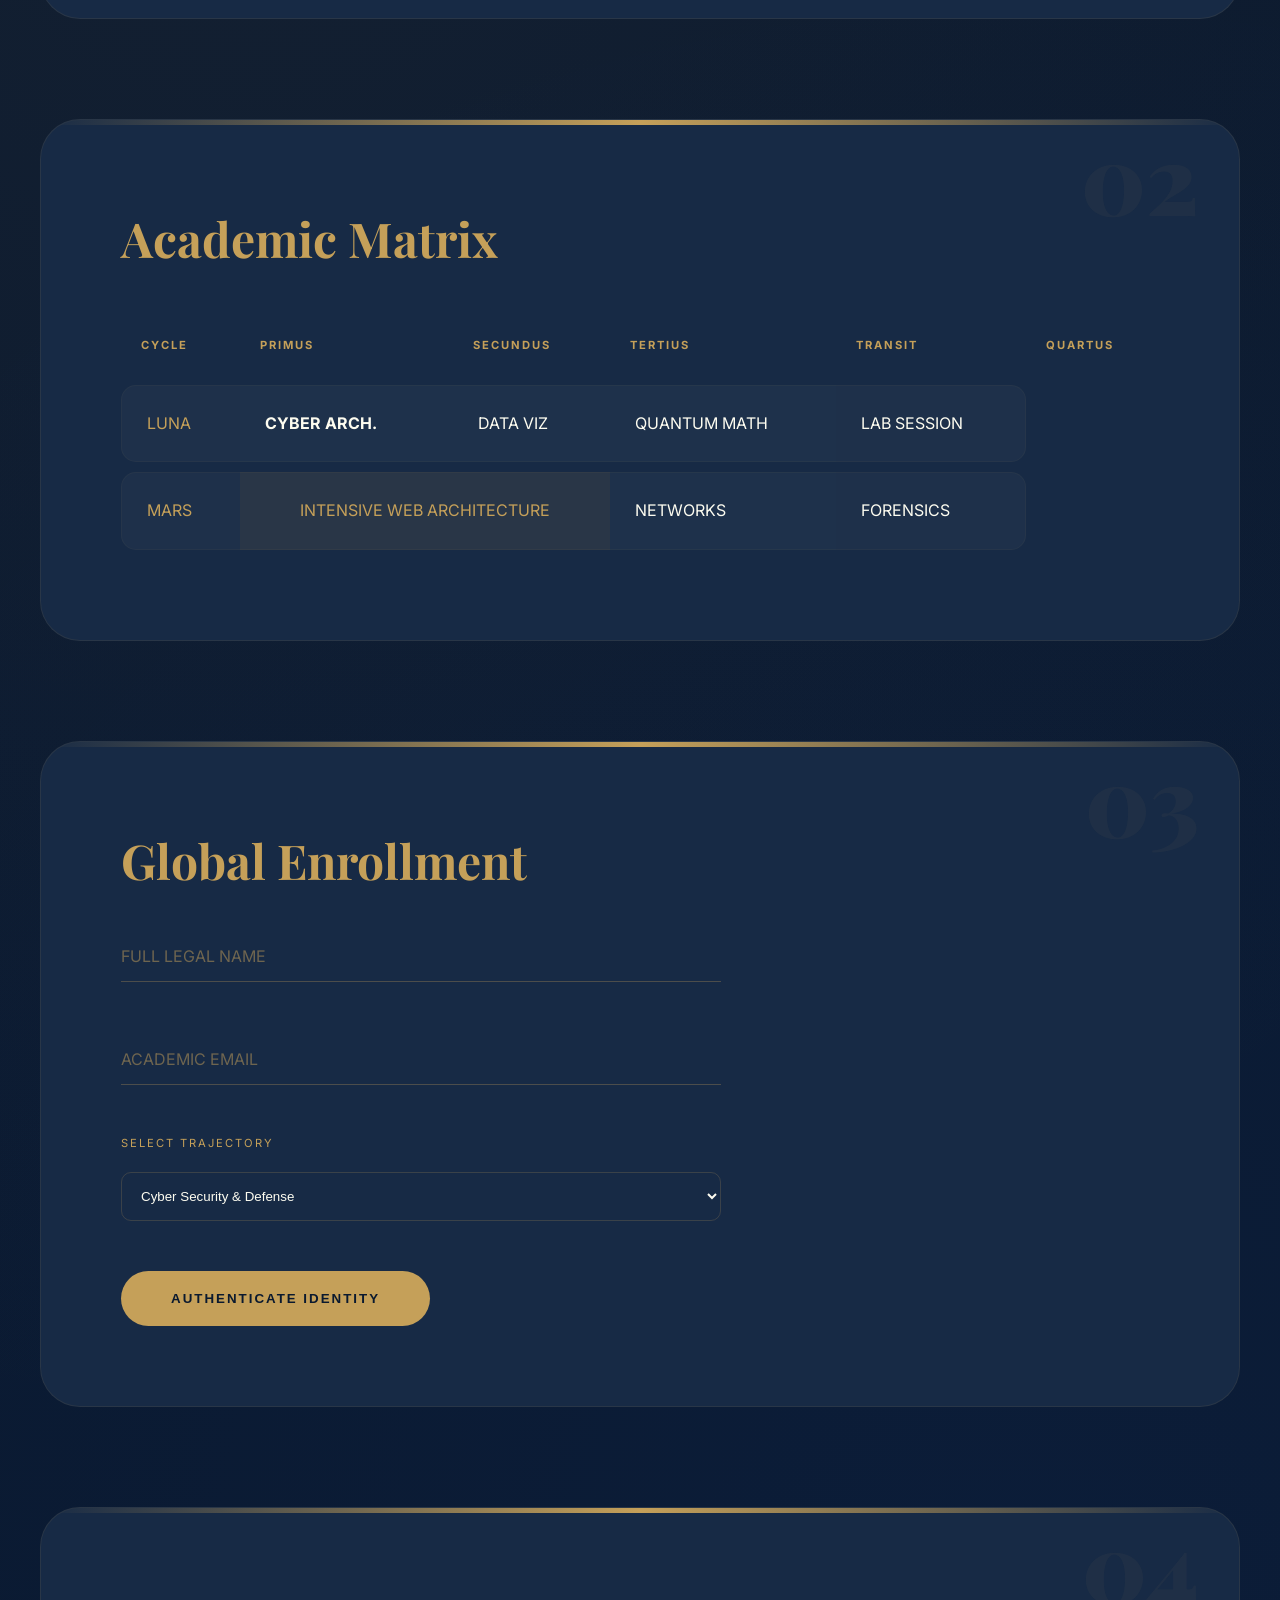
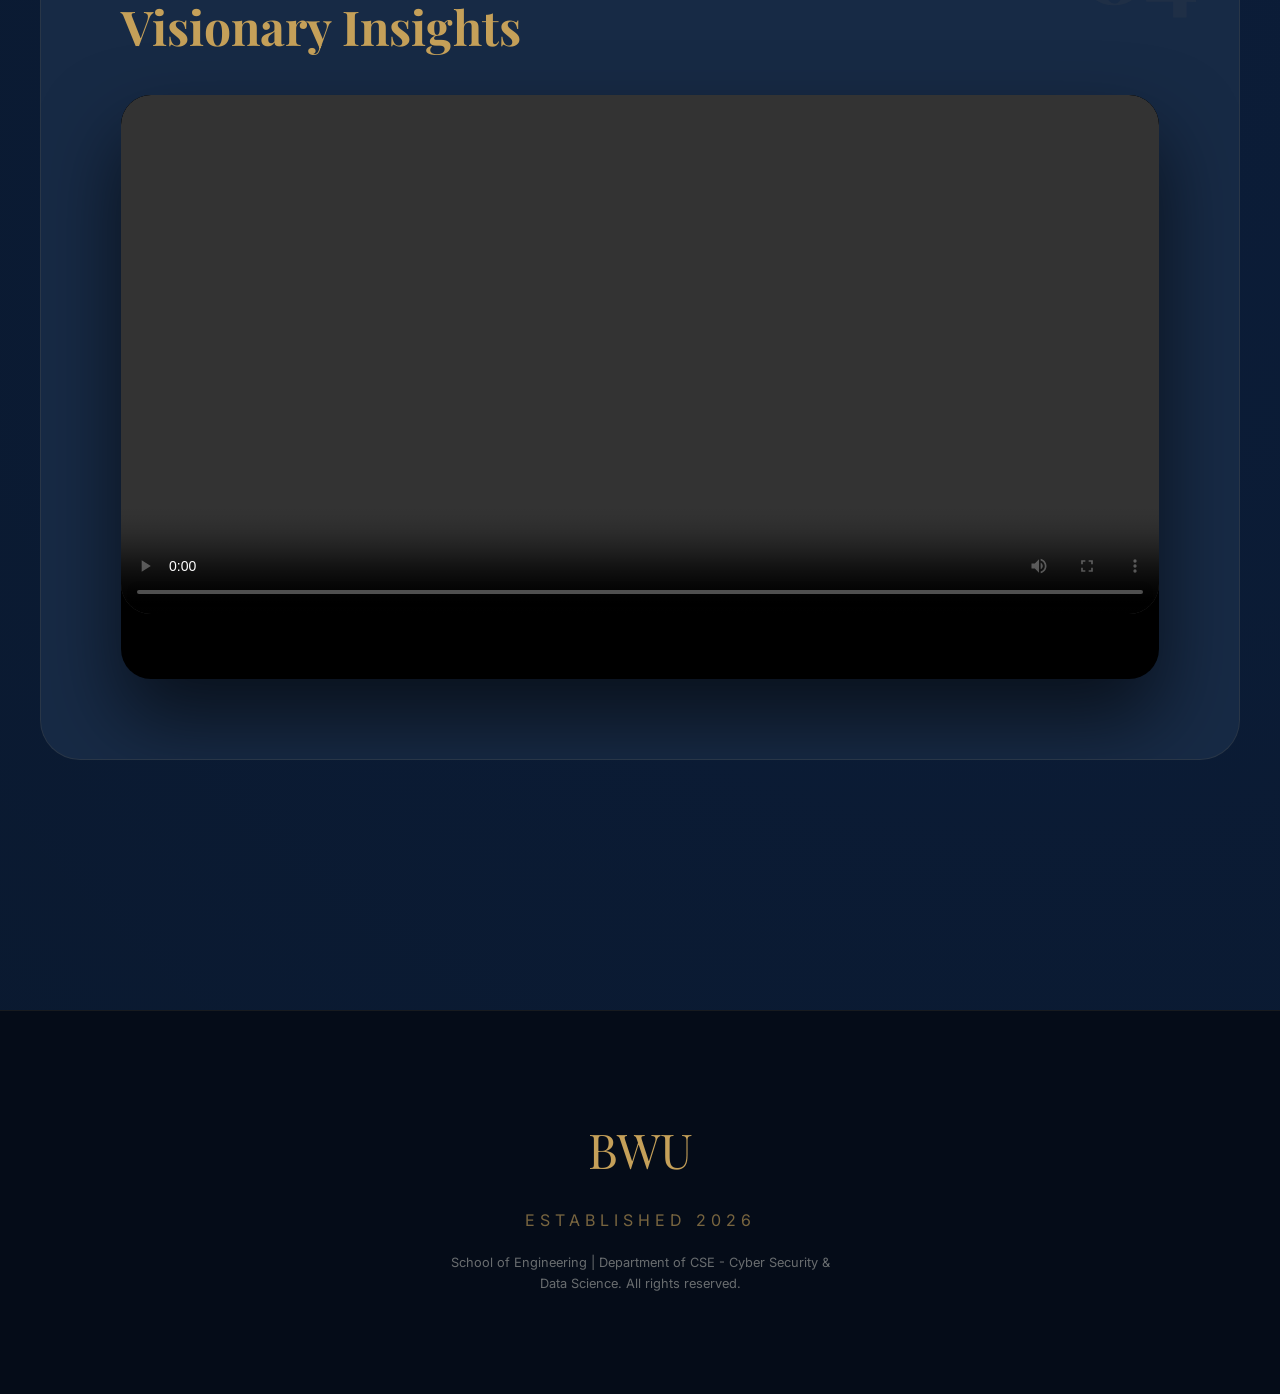
==== commit af6adac3: "New things with theme chnages added" ====
--- a/index.html
+++ b/index.html
@@ -242,10 +242,11 @@
             <a href="#registration"><i class="fas fa-user-plus" style="margin-right: 8px;"></i>Register</a>
             <a href="exam.html"><i class="fas fa-edit" style="margin-right: 8px;"></i>Exam Center</a>
             <a href="#multimedia"><i class="fas fa-images" style="margin-right: 8px;"></i>Gallery</a>
-            <a href="exam.html" id="nav-login-btn" style="margin-left: 20px; color: var(--gold); border: 1px solid var(--gold); padding: 8px 20px; border-radius: 50px; font-size: 0.7rem;"><i class="fas fa-sign-in-alt" style="margin-right: 8px;"></i>LOGIN</a>
+            <a href="exam.html?mode=auth" id="nav-login-btn" style="margin-left: 20px; color: var(--gold); border: 1px solid var(--gold); padding: 8px 20px; border-radius: 50px; font-size: 0.7rem;"><i class="fas fa-sign-in-alt" style="margin-right: 8px;"></i>LOGIN</a>
             <span id="user-profile" style="margin-left: 30px; border-left: 1px solid rgba(197, 160, 89, 0.3); padding-left: 30px; display: none;">
                 <i class="fas fa-user-circle" style="color: var(--gold); margin-right: 8px;"></i>
                 <span id="user-name-display" style="font-size: 0.8rem; font-weight: 700; color: var(--gold);"></span>
+                <a href="dashboard.html" style="margin-left: 15px; opacity: 0.7; font-size: 0.8rem;" title="Dashboard"><i class="fas fa-th-large"></i></a>
                 <a href="#" id="logout-btn" style="margin-left: 15px; opacity: 0.5; font-size: 0.7rem;"><i class="fas fa-sign-out-alt"></i></a>
             </span>
         </nav>
@@ -346,8 +347,11 @@
             <section id="multimedia" class="card reveal">
                 <div class="section-num">04</div>
                 <h2>Visionary Insights</h2>
-                <div class="video-wrapper">
-                    <iframe src="https://www.youtube.com/embed/9LwacpywVhs?si=6VN61VzLe_H2x6lo" allowfullscreen></iframe>
+                <div class="video-wrapper" style="background: #000;">
+                    <video controls style="width: 100%; border-radius: 30px;">
+                        <source src="bwu-intro-video.mp4" type="video/mp4">
+                        Your browser does not support the video tag.
+                    </video>
                 </div>
             </section>
 
@@ -425,7 +429,7 @@
             document.getElementById('logout-btn').onclick = (e) => {
                 e.preventDefault();
                 sessionStorage.removeItem('nexus_session');
-                window.location.reload();
+                window.location.href = 'exam.html';
             };
 
             // 5. Form Interaction
